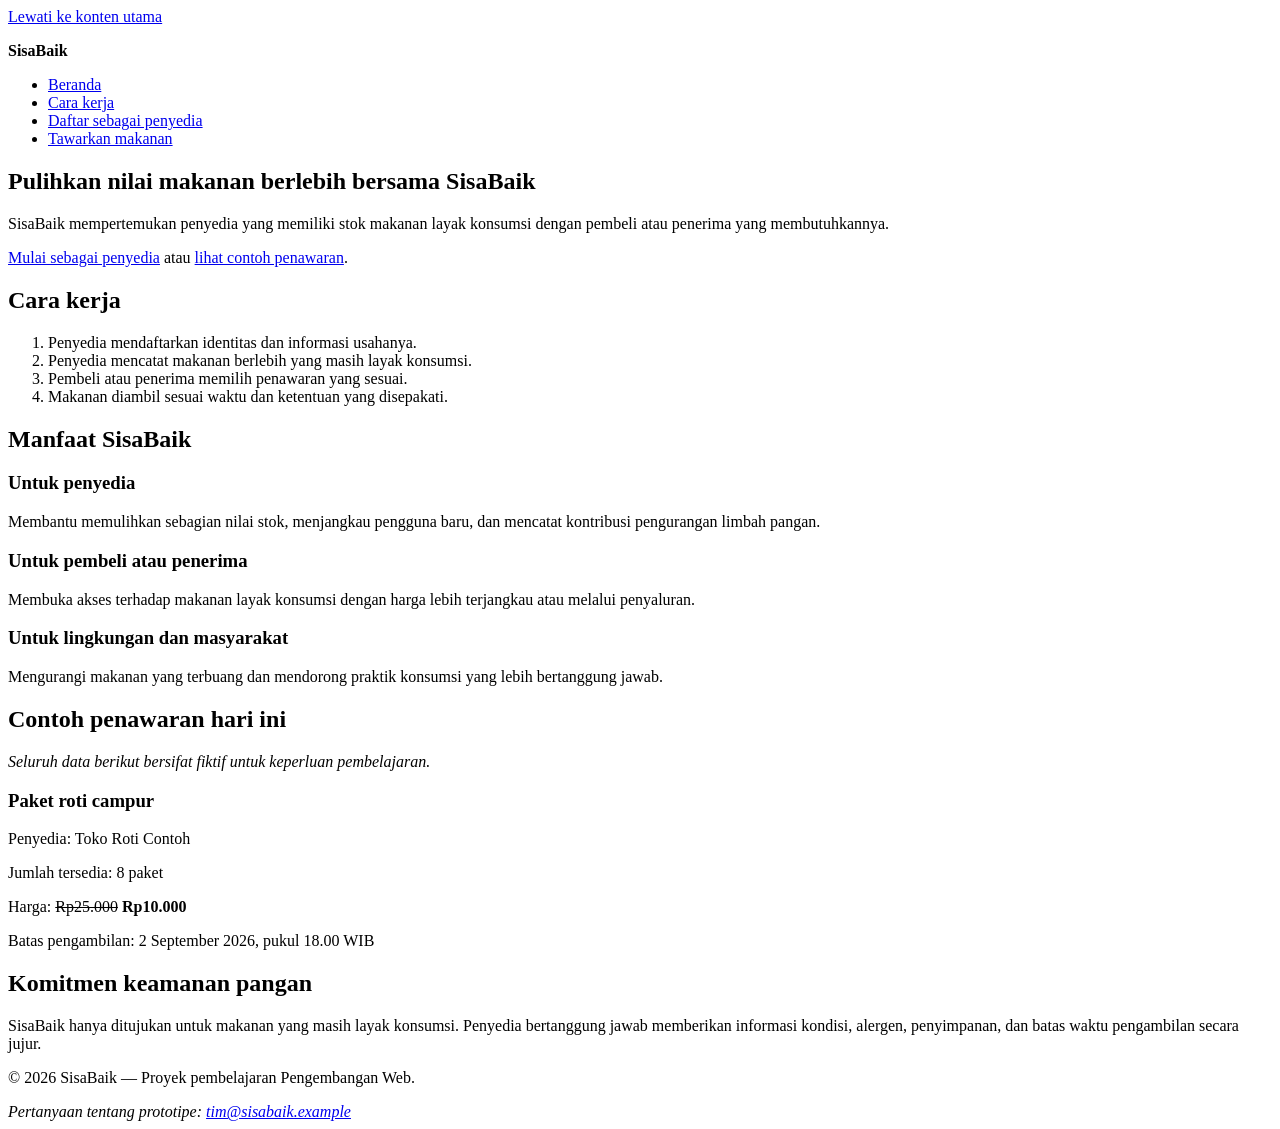
==== index.html @ cd30f276 "feat: add accessible surplus food offer form" ====
<!doctype html>
<html lang="id">
<head>
<meta charset="utf-8">
<meta name="viewport" content="width=device-width, initial-scale=1">
<meta
name="description"
content="SisaBaik membantu penyedia menawarkan makanan berlebih agar tetap bernilai, terjangkau, dan tidak
terbuang."
>
<title>Beranda | SisaBaik</title>
</head>
<body>
<a href="#konten-utama">Lewati ke konten utama</a>
<header>
<p><strong>SisaBaik</strong></p>
<nav aria-label="Navigasi utama">
<ul>
<li><a href="index.html" aria-current="page">Beranda</a></li>
<li><a href="#cara-kerja">Cara kerja</a></li>
<li><a href="daftar-penyedia.html">Daftar sebagai penyedia</a></li>
<li><a href="tawarkan-makanan.html">Tawarkan makanan</a></li>
</ul>
</nav>
</header>
<main id="konten-utama" tabindex="-1">
<section aria-labelledby="judul-utama">
<h1 id="judul-utama">Pulihkan nilai makanan berlebih bersama SisaBaik</h1>
<p>
SisaBaik mempertemukan penyedia yang memiliki stok makanan layak
konsumsi dengan pembeli atau penerima yang membutuhkannya.
</p>

<p>
<a href="daftar-penyedia.html">Mulai sebagai penyedia</a>
atau
<a href="#penawaran-contoh">lihat contoh penawaran</a>.
</p>
</section>
<section id="cara-kerja" aria-labelledby="judul-cara-kerja">
<h2 id="judul-cara-kerja">Cara kerja</h2>
<ol>
<li>Penyedia mendaftarkan identitas dan informasi usahanya.</li>
<li>Penyedia mencatat makanan berlebih yang masih layak konsumsi.</li>
<li>Pembeli atau penerima memilih penawaran yang sesuai.</li>
<li>Makanan diambil sesuai waktu dan ketentuan yang disepakati.</li>
</ol>
</section>
<section aria-labelledby="judul-manfaat">
<h2 id="judul-manfaat">Manfaat SisaBaik</h2>
<article>
<h3>Untuk penyedia</h3>
<p>
Membantu memulihkan sebagian nilai stok, menjangkau pengguna baru,
dan mencatat kontribusi pengurangan limbah pangan.
</p>
</article>
<article>
<h3>Untuk pembeli atau penerima</h3>
<p>
Membuka akses terhadap makanan layak konsumsi dengan harga lebih
terjangkau atau melalui penyaluran.

</p>
</article>
<article>
<h3>Untuk lingkungan dan masyarakat</h3>
<p>
Mengurangi makanan yang terbuang dan mendorong praktik konsumsi
yang lebih bertanggung jawab.
</p>
</article>
</section>
<section id="penawaran-contoh" aria-labelledby="judul-penawaran">
<h2 id="judul-penawaran">Contoh penawaran hari ini</h2>
<p><em>Seluruh data berikut bersifat fiktif untuk keperluan pembelajaran.</em></p>
<article>
<h3>Paket roti campur</h3>
<p>Penyedia: Toko Roti Contoh</p>
<p>Jumlah tersedia: <data value="8">8 paket</data></p>
<p>Harga: <del>Rp25.000</del> <strong>Rp10.000</strong></p>
<p>
Batas pengambilan:
<time datetime="2026-09-02T18:00:00+07:00">
2 September 2026, pukul 18.00 WIB
</time>
</p>
</article>
</section>
<section aria-labelledby="judul-keamanan">
<h2 id="judul-keamanan">Komitmen keamanan pangan</h2>
<p>
    SisaBaik hanya ditujukan untuk makanan yang masih layak konsumsi.
Penyedia bertanggung jawab memberikan informasi kondisi, alergen,
penyimpanan, dan batas waktu pengambilan secara jujur.
</p>
</section>
</main>
<footer>
<p>&copy; 2026 SisaBaik — Proyek pembelajaran Pengembangan Web.</p>
<address>
Pertanyaan tentang prototipe:
<a href="mailto:tim@sisabaik.example">tim@sisabaik.example</a>
</address>
</footer>
</body>
</html>
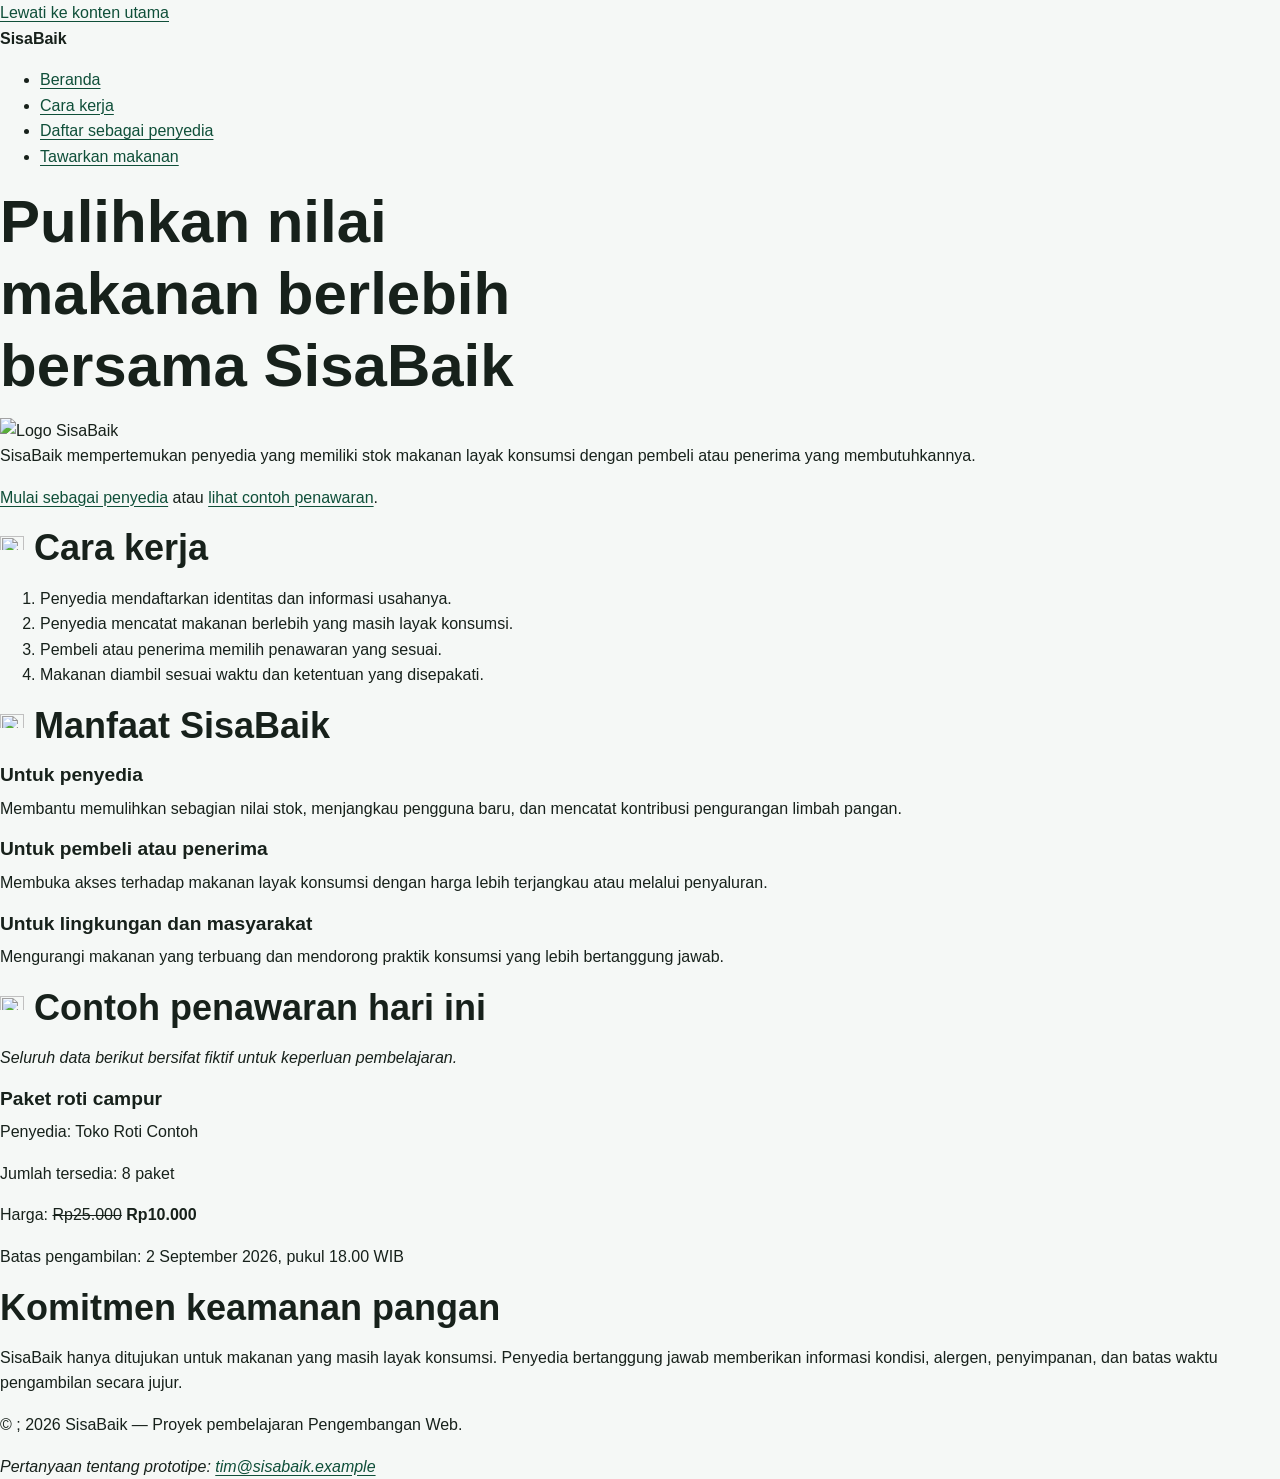
==== commit 97c233e8: "feat: add responsive SisaBaik visual system" ====
--- a/index.html
+++ b/index.html
@@ -9,6 +9,7 @@
 terbuang."
 >
 <title>Beranda | SisaBaik</title>
+<link rel="stylesheet" href="styles.css">
 </head>
 <body>
 <a href="#konten-utama">Lewati ke konten utama</a>
@@ -26,6 +27,7 @@
 <main id="konten-utama" tabindex="-1">
 <section aria-labelledby="judul-utama">
 <h1 id="judul-utama">Pulihkan nilai makanan berlebih bersama SisaBaik</h1>
+<img src="images.jpg" alt="Logo SisaBaik" width="200" height="100">
 <p>
 SisaBaik mempertemukan penyedia yang memiliki stok makanan layak
 konsumsi dengan pembeli atau penerima yang membutuhkannya.
@@ -38,7 +40,9 @@
 </p>
 </section>
 <section id="cara-kerja" aria-labelledby="judul-cara-kerja">
-<h2 id="judul-cara-kerja">Cara kerja</h2>
+<h2 id="judul-cara-kerja">
+    <img src="icons/icon2.svg" alt="" width="24" height="24">
+    Cara kerja</h2>
 <ol>
 <li>Penyedia mendaftarkan identitas dan informasi usahanya.</li>
 <li>Penyedia mencatat makanan berlebih yang masih layak konsumsi.</li>
@@ -47,7 +51,9 @@
 </ol>
 </section>
 <section aria-labelledby="judul-manfaat">
-<h2 id="judul-manfaat">Manfaat SisaBaik</h2>
+<h2 id="judul-manfaat">
+    <img src="icons/icon1.svg" alt="" width="24" height="24">
+    Manfaat SisaBaik</h2>
 <article>
 <h3>Untuk penyedia</h3>
 <p>
@@ -72,7 +78,9 @@
 </article>
 </section>
 <section id="penawaran-contoh" aria-labelledby="judul-penawaran">
-<h2 id="judul-penawaran">Contoh penawaran hari ini</h2>
+<h2 id="judul-penawaran">
+    <img src="icons/icon3.svg" alt="" width="24" height="24">
+    Contoh penawaran hari ini</h2>
 <p><em>Seluruh data berikut bersifat fiktif untuk keperluan pembelajaran.</em></p>
 <article>
 <h3>Paket roti campur</h3>
@@ -97,7 +105,7 @@
 </section>
 </main>
 <footer>
-<p>&copy; 2026 SisaBaik — Proyek pembelajaran Pengembangan Web.</p>
+<p>&copy ; 2026 SisaBaik — Proyek pembelajaran Pengembangan Web.</p>
 <address>
 Pertanyaan tentang prototipe:
 <a href="mailto:tim@sisabaik.example">tim@sisabaik.example</a>
--- a/styles.css
+++ b/styles.css
@@ -0,0 +1,366 @@
+:root {
+--color-primary: #176b4d;
+--color-primary-dark: #0f4f39;
+--color-primary-soft: #e8f5ef;
+--color-accent: #f2b84b;
+--color-text: #17211b;
+--color-muted: #52615a;
+--color-surface: #ffffff;
+--color-background: #f5f8f6;
+--color-border: #cbd8d1;
+--color-danger: #a52a2a;
+--shadow-card: 0 0.5rem 1.5rem rgb(23 33 27 / 10%);
+--radius-small: 0.5rem;
+--radius-medium: 0.9rem;
+--radius-large: 1.4rem;
+--content-width: 72rem;
+}
+*,
+*::before,
+*::after {
+box-sizing: border-box;
+}
+html {
+scroll-behavior: smooth;
+}
+body {
+margin: 0;
+background: var(--color-background);
+color: var(--color-text);
+font-family: Arial, Helvetica, sans-serif;
+font-size: 1rem;
+line-height: 1.6;
+}
+h1,
+h2,
+h3,
+p {
+margin-block-start: 0;
+}
+h1,
+h2,
+h3 {
+line-height: 1.2;
+}
+h1 {
+max-width: 18ch;
+margin-block-end: 1rem;
+font-size: clamp(2rem, 7vw, 3.75rem);
+}
+h2 {
+margin-block-end: 1rem;
+font-size: clamp(1.5rem, 4vw, 2.25rem);
+}
+h3 {
+margin-block-end: 0.6rem;
+font-size: 1.2rem;
+}
+a {
+color: var(--color-primary-dark);
+text-underline-offset: 0.2em;
+}
+a:hover {
+    text-decoration-thickness: 0.18em;
+}
+:focus-visible {
+outline: 0.2rem solid var(--color-accent);
+outline-offset: 0.2rem;
+}
+.skip-link {
+position: absolute;
+inset-block-start: 0.5rem;
+inset-inline-start: 0.5rem;
+z-index: 100;
+padding: 0.7rem 1rem;
+border-radius: var(--radius-small);
+background: var(--color-text);
+color: var(--color-surface);
+transform: translateY(-180%);
+}
+.skip-link:focus {
+transform: translateY(0);
+}
+.container {
+width: min(100% - 2rem, var(--content-width));
+margin-inline: auto;
+}
+.site-header {
+background: var(--color-surface);
+border-block-end: 0.0625rem solid var(--color-border);
+}
+.header-layout {
+display: flex;
+flex-direction: column;
+gap: 0.75rem;
+padding-block: 1rem;
+}
+.brand {
+margin: 0;
+color: var(--color-primary-dark);
+font-size: 1.4rem;
+font-weight: 700;
+}
+.nav-list {
+display: flex;
+flex-wrap: wrap;
+gap: 0.5rem 1rem;
+margin: 0;
+padding: 0;
+list-style: none;
+}
+.nav-list a {
+display: inline-block;
+padding-block: 0.35rem;
+font-weight: 700;
+}
+.nav-list a[aria-current="page"] {
+color: var(--color-primary);
+text-decoration-thickness: 0.2em;
+}
+.hero {
+padding-block: clamp(3rem, 10vw, 7rem);
+background:
+linear-gradient(135deg, rgb(232 245 239 / 95%), rgb(255 255 255 / 92%));
+}
+.hero-layout {
+display: grid;
+gap: 2rem;
+align-items: center;
+}
+.eyebrow {
+margin-block-end: 0.5rem;
+color: var(--color-primary-dark);
+font-weight: 700;
+letter-spacing: 0.05em;
+text-transform: uppercase;
+}
+.lead {
+max-width: 62ch;
+color: var(--color-muted);
+font-size: 1.1rem;
+}
+.hero-panel {
+padding: 1.5rem;
+border: 0.0625rem solid var(--color-border);
+border-radius: var(--radius-large);
+background: var(--color-surface);
+box-shadow: var(--shadow-card);
+}
+.hero-panel strong {
+display: block;
+color: var(--color-primary-dark);
+font-size: 2rem;
+}
+.button-group,
+.form-actions {
+display: flex;
+flex-wrap: wrap;
+gap: 0.75rem;
+align-items: center;
+}
+.button {
+display: inline-block;
+padding: 0.75rem 1rem;
+border: 0.125rem solid var(--color-primary);
+border-radius: var(--radius-small);
+background: var(--color-primary);
+color: var(--color-surface);
+font: inherit;
+font-weight: 700;
+line-height: 1.2;
+text-decoration: none;
+cursor: pointer;
+}
+.button:hover {
+background: var(--color-primary-dark);
+border-color: var(--color-primary-dark);
+}
+.button-secondary {
+background: transparent;
+color: var(--color-primary-dark);
+}
+.section {
+padding-block: clamp(2.5rem, 7vw, 5rem);
+}
+.section-alt {
+background: var(--color-surface);
+}
+.section-intro {
+max-width: 65ch;
+color: var(--color-muted);
+}
+.steps-grid,
+.benefit-grid,
+.offer-grid {
+display: grid;
+grid-template-columns: 1fr;
+gap: 1rem;
+}
+.card {
+padding: 1.25rem;
+border: 0.0625rem solid var(--color-border);
+border-radius: var(--radius-medium);
+background: var(--color-surface);
+box-shadow: var(--shadow-card);
+}
+.step-number {
+display: inline-grid;
+width: 2.25rem;
+height: 2.25rem;
+margin-block-end: 0.75rem;
+place-items: center;
+border-radius: 50%;
+background: var(--color-primary-soft);
+color: var(--color-primary-dark);
+font-weight: 700;
+}
+.offer-card {
+display: flex;
+flex-direction: column;
+overflow: hidden;
+border: 0.0625rem solid var(--color-border);
+border-radius: var(--radius-medium);
+background: var(--color-surface);
+box-shadow: var(--shadow-card);
+}
+.offer-card__visual {
+min-height: 8rem;
+background: linear-gradient(135deg, var(--color-primary), var(--color-primary-dark));
+}
+.offer-card__content {
+display: flex;
+flex: 1;
+flex-direction: column;
+padding: 1.25rem;
+}
+.offer-card__meta {
+color: var(--color-muted);
+}
+.offer-card__price {
+margin-block-start: auto;
+font-size: 1.15rem;
+}
+.badge {
+display: inline-block;
+width: fit-content;
+margin-block-end: 0.75rem;
+padding: 0.25rem 0.6rem;
+border-radius: 999px;
+background: var(--color-primary-soft);
+color: var(--color-primary-dark);
+font-size: 0.85rem;
+font-weight: 700;
+}
+.notice {
+padding: 1rem;
+border-inline-start: 0.3rem solid var(--color-primary);
+border-radius: var(--radius-small);
+background: var(--color-primary-soft);
+}
+.page-heading {
+padding-block: clamp(2.5rem, 7vw, 5rem) 2rem;
+}
+.form-card {
+max-width: 56rem;
+margin-block-end: 3rem;
+padding: clamp(1rem, 4vw, 2rem);
+border: 0.0625rem solid var(--color-border);
+border-radius: var(--radius-large);
+background: var(--color-surface);
+box-shadow: var(--shadow-card);
+}
+.form-section {
+margin: 0 0 1.5rem;
+padding: 1.25rem;
+border: 0.0625rem solid var(--color-border);
+border-radius: var(--radius-medium);
+}
+.form-section legend {
+padding-inline: 0.4rem;
+color: var(--color-primary-dark);
+font-size: 1.1rem;
+font-weight: 700;
+}
+label {
+display: inline-block;
+margin-block-end: 0.35rem;
+font-weight: 700;
+}
+input,
+select,
+textarea {
+width: 100%;
+padding: 0.7rem 0.75rem;
+border: 0.0625rem solid #809087;
+border-radius: var(--radius-small);
+background: var(--color-surface);
+color: var(--color-text);
+font: inherit;
+}
+textarea {
+resize: vertical;
+}
+input:focus,
+select:focus,
+textarea:focus {
+border-color: var(--color-primary-dark);
+}
+input[type="checkbox"],
+input[type="radio"] {
+width: 1.1rem;
+height: 1.1rem;
+margin: 0.2rem 0 0;
+accent-color: var(--color-primary);
+}
+.required-note {
+color: var(--color-muted);
+}
+.site-footer {
+padding-block: 2rem;
+background: var(--color-primary-dark);
+color: var(--color-surface);
+}
+.site-footer a {
+color: var(--color-surface);
+}
+.footer-layout {
+display: flex;
+flex-direction: column;
+gap: 0.5rem;
+}
+.footer-layout p,
+.footer-layout address {
+margin: 0;
+}
+@media (min-width: 48rem) {
+.header-layout {
+flex-direction: row;
+justify-content: space-between;
+align-items: center;
+}
+.hero-layout {
+grid-template-columns: minmax(0, 1.5fr) minmax(15rem, 0.7fr);
+}
+.steps-grid,
+.benefit-grid {
+grid-template-columns: repeat(3, minmax(0, 1fr));
+}
+.offer-grid {
+grid-template-columns: repeat(2, minmax(0, 1fr));
+}
+.footer-layout {
+flex-direction: row;
+justify-content: space-between;
+align-items: center;
+}
+}
+@media (min-width: 68rem) {
+.offer-grid {
+grid-template-columns: repeat(3, minmax(0, 1fr));
+}
+}
+@media (prefers-reduced-motion: reduce) {
+html {
+scroll-behavior: auto;
+}
+}
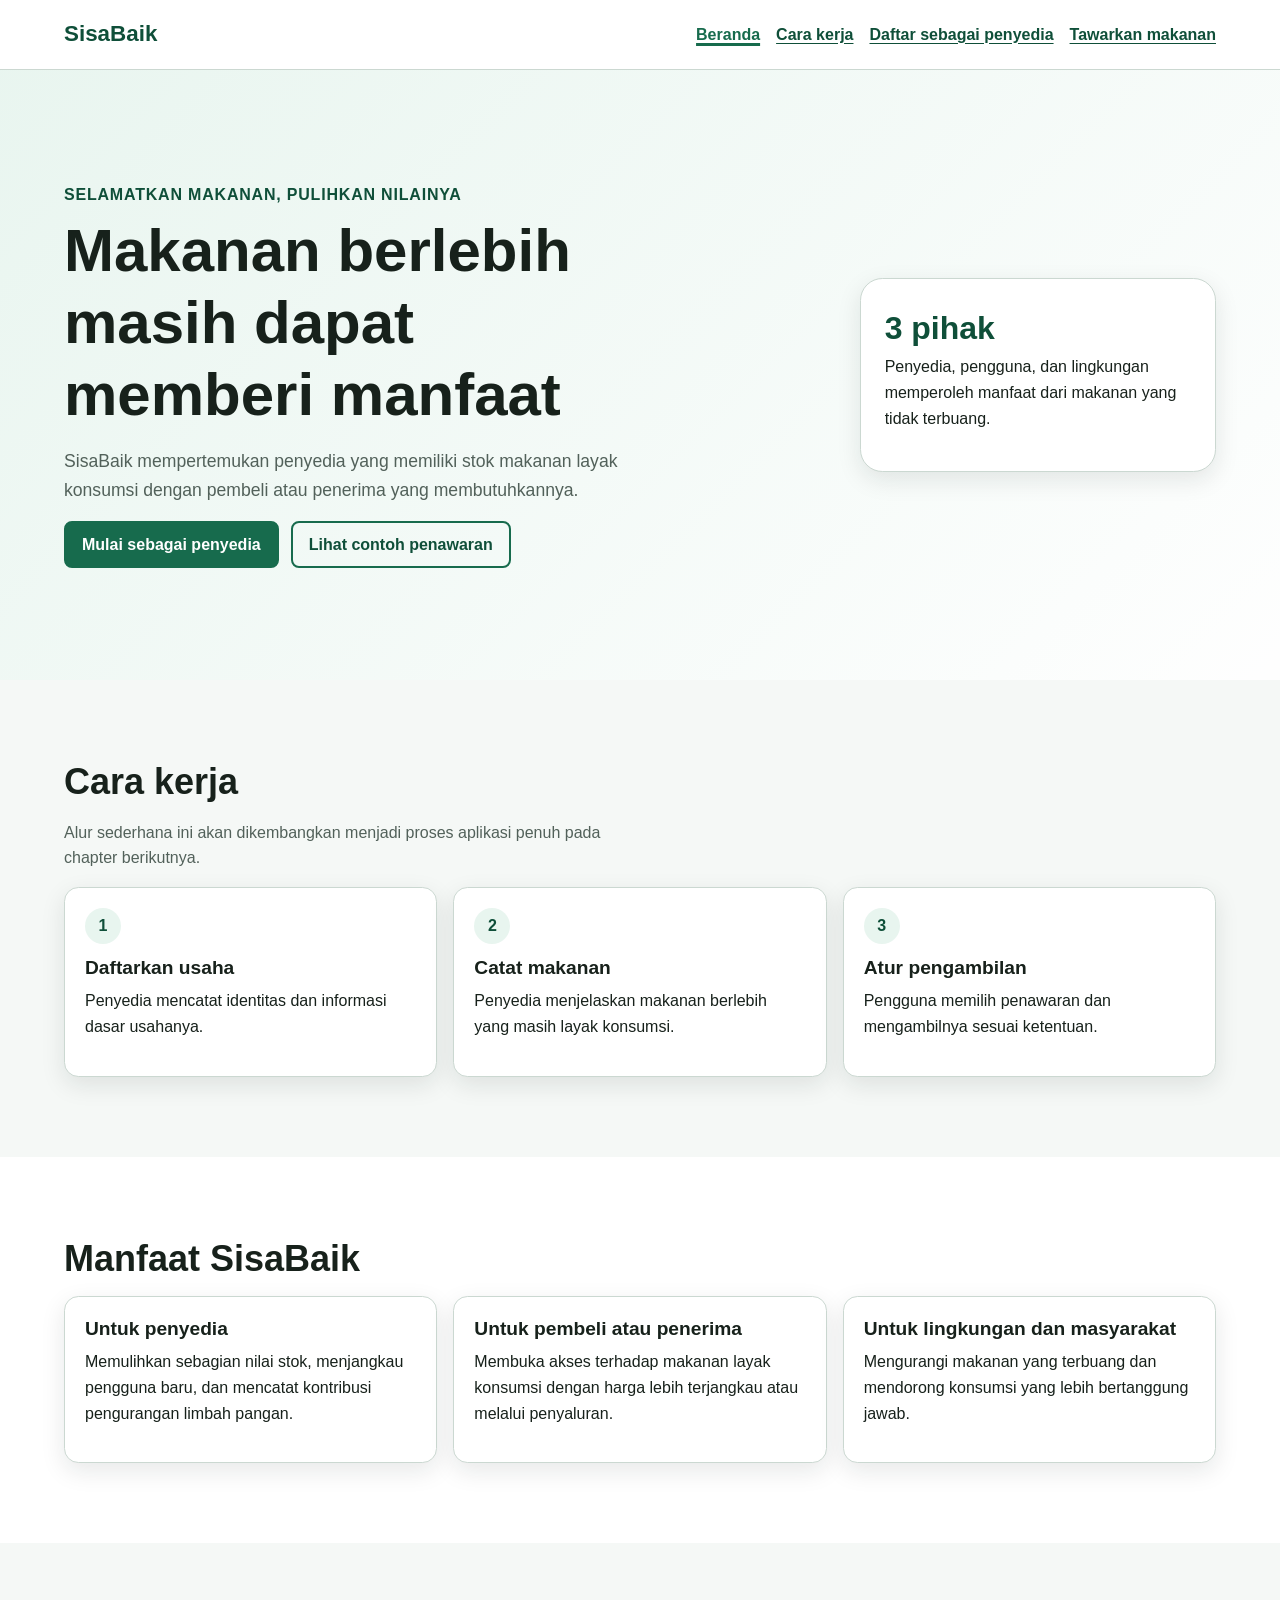
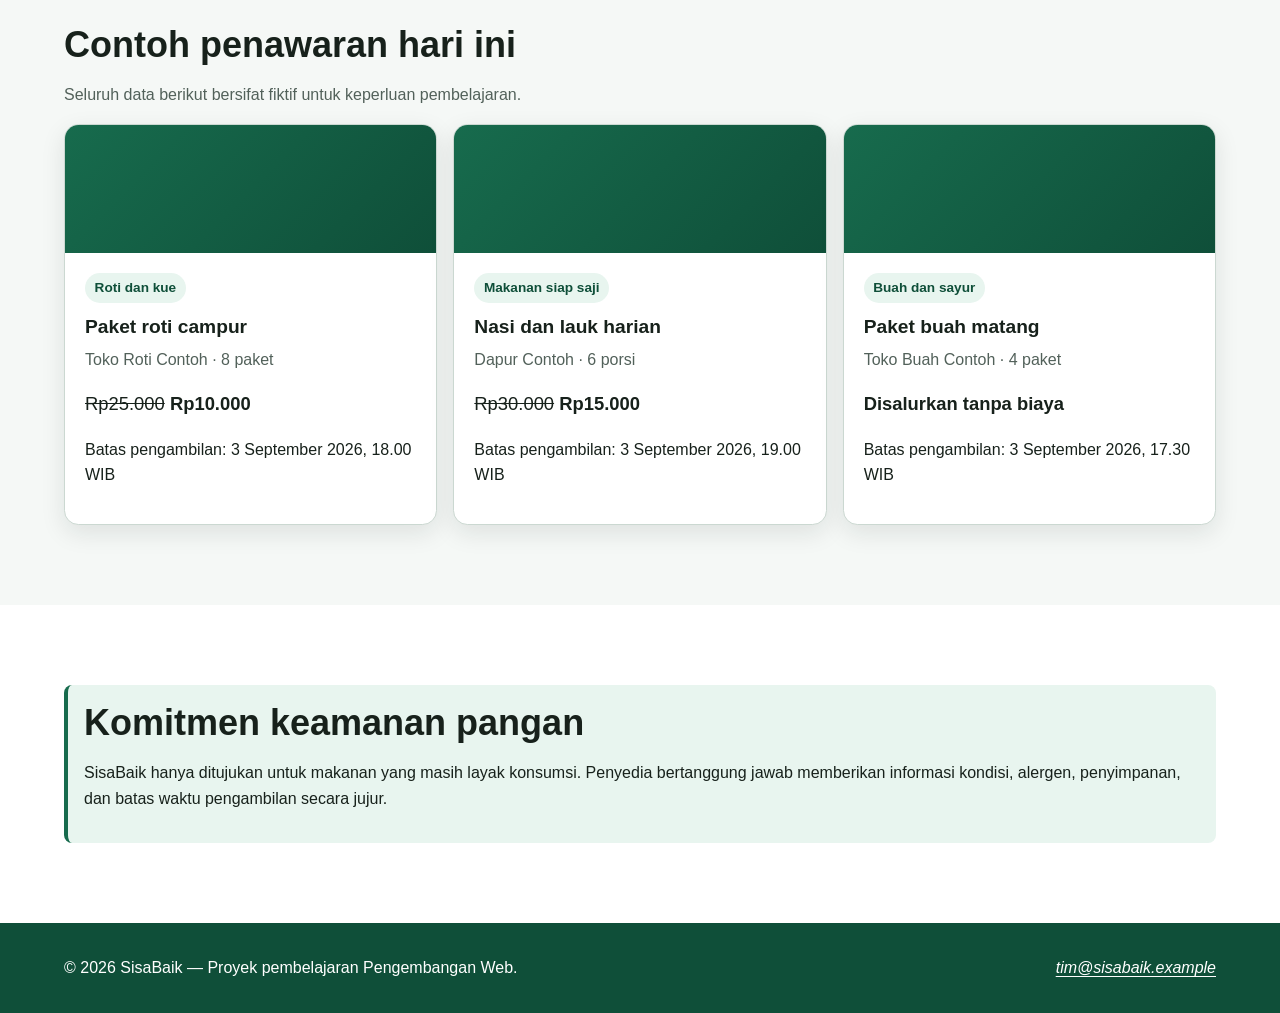
==== commit 9bd9c258: "style: apply responsive layout to SisaBaik pages" ====
--- a/index.html
+++ b/index.html
@@ -3,113 +3,146 @@
 <head>
 <meta charset="utf-8">
 <meta name="viewport" content="width=device-width, initial-scale=1">
-<meta
-name="description"
-content="SisaBaik membantu penyedia menawarkan makanan berlebih agar tetap bernilai, terjangkau, dan tidak
-terbuang."
->
+<meta name="description" content="SisaBaik membantu penyedia menawarkan makanan berlebih agar tetap bernilai,
+terjangkau, dan tidak terbuang.">
 <title>Beranda | SisaBaik</title>
 <link rel="stylesheet" href="styles.css">
 </head>
 <body>
-<a href="#konten-utama">Lewati ke konten utama</a>
-<header>
-<p><strong>SisaBaik</strong></p>
+<a class="skip-link" href="#konten-utama">Lewati ke konten utama</a>
+<header class="site-header">
+<div class="container header-layout">
+<p class="brand">SisaBaik</p>
 <nav aria-label="Navigasi utama">
-<ul>
+<ul class="nav-list">
 <li><a href="index.html" aria-current="page">Beranda</a></li>
 <li><a href="#cara-kerja">Cara kerja</a></li>
 <li><a href="daftar-penyedia.html">Daftar sebagai penyedia</a></li>
 <li><a href="tawarkan-makanan.html">Tawarkan makanan</a></li>
 </ul>
 </nav>
+</div>
 </header>
 <main id="konten-utama" tabindex="-1">
-<section aria-labelledby="judul-utama">
-<h1 id="judul-utama">Pulihkan nilai makanan berlebih bersama SisaBaik</h1>
-<img src="images.jpg" alt="Logo SisaBaik" width="200" height="100">
-<p>
-SisaBaik mempertemukan penyedia yang memiliki stok makanan layak
-konsumsi dengan pembeli atau penerima yang membutuhkannya.
-</p>
-
-<p>
-<a href="daftar-penyedia.html">Mulai sebagai penyedia</a>
-atau
-<a href="#penawaran-contoh">lihat contoh penawaran</a>.
-</p>
+<section class="hero" aria-labelledby="judul-utama">
+<div class="container hero-layout">
+<div>
+<p class="eyebrow">Selamatkan makanan, pulihkan nilainya</p>
+<h1 id="judul-utama">Makanan berlebih masih dapat memberi manfaat</h1>
+<p class="lead">SisaBaik mempertemukan penyedia yang memiliki stok makanan layak konsumsi dengan pembeli
+atau penerima yang membutuhkannya.</p>
+<div class="button-group">
+<a class="button" href="daftar-penyedia.html">Mulai sebagai penyedia</a>
+<a class="button button-secondary" href="#penawaran-contoh">Lihat contoh penawaran</a>
+</div>
+</div>
+<aside class="hero-panel" aria-label="Ringkasan manfaat SisaBaik">
+<strong>3 pihak</strong>
+<p>Penyedia, pengguna, dan lingkungan memperoleh manfaat dari makanan yang tidak terbuang.</p>
+</aside>
+</div>
 </section>
-<section id="cara-kerja" aria-labelledby="judul-cara-kerja">
-<h2 id="judul-cara-kerja">
-    <img src="icons/icon2.svg" alt="" width="24" height="24">
-    Cara kerja</h2>
-<ol>
-<li>Penyedia mendaftarkan identitas dan informasi usahanya.</li>
-<li>Penyedia mencatat makanan berlebih yang masih layak konsumsi.</li>
-<li>Pembeli atau penerima memilih penawaran yang sesuai.</li>
-<li>Makanan diambil sesuai waktu dan ketentuan yang disepakati.</li>
-</ol>
+<section class="section" id="cara-kerja" aria-labelledby="judul-cara-kerja">
+<div class="container">
+<h2 id="judul-cara-kerja">Cara kerja</h2>
+<p class="section-intro">Alur sederhana ini akan dikembangkan menjadi proses aplikasi penuh pada chapter
+berikutnya.</p>
+<div class="steps-grid">
+<article class="card">
+<span class="step-number" aria-hidden="true">1</span>
+<h3>Daftarkan usaha</h3>
+<p>Penyedia mencatat identitas dan informasi dasar usahanya.</p>
+</article>
+<article class="card">
+<span class="step-number" aria-hidden="true">2</span>
+<h3>Catat makanan</h3>
+<p>Penyedia menjelaskan makanan berlebih yang masih layak konsumsi.</p>
+</article>
+<article class="card">
+<span class="step-number" aria-hidden="true">3</span>
+<h3>Atur pengambilan</h3>
+<p>Pengguna memilih penawaran dan mengambilnya sesuai ketentuan.</p>
+</article>
+</div>
+</div>
 </section>
-<section aria-labelledby="judul-manfaat">
-<h2 id="judul-manfaat">
-    <img src="icons/icon1.svg" alt="" width="24" height="24">
-    Manfaat SisaBaik</h2>
-<article>
+<section class="section section-alt" aria-labelledby="judul-manfaat">
+<div class="container">
+<h2 id="judul-manfaat">Manfaat SisaBaik</h2>
+<div class="benefit-grid">
+<article class="card">
 <h3>Untuk penyedia</h3>
-<p>
-Membantu memulihkan sebagian nilai stok, menjangkau pengguna baru,
-dan mencatat kontribusi pengurangan limbah pangan.
-</p>
+<p>Memulihkan sebagian nilai stok, menjangkau pengguna baru, dan mencatat kontribusi pengurangan limbah
+pangan.</p>
 </article>
-<article>
+<article class="card">
 <h3>Untuk pembeli atau penerima</h3>
-<p>
-Membuka akses terhadap makanan layak konsumsi dengan harga lebih
-terjangkau atau melalui penyaluran.
-
-</p>
+<p>Membuka akses terhadap makanan layak konsumsi dengan harga lebih terjangkau atau melalui
+penyaluran.</p>
 </article>
-<article>
+<article class="card">
 <h3>Untuk lingkungan dan masyarakat</h3>
-<p>
-Mengurangi makanan yang terbuang dan mendorong praktik konsumsi
-yang lebih bertanggung jawab.
-</p>
+<p>Mengurangi makanan yang terbuang dan mendorong konsumsi yang lebih bertanggung jawab.</p>
 </article>
+</div>
+</div>
 </section>
-<section id="penawaran-contoh" aria-labelledby="judul-penawaran">
-<h2 id="judul-penawaran">
-    <img src="icons/icon3.svg" alt="" width="24" height="24">
-    Contoh penawaran hari ini</h2>
-<p><em>Seluruh data berikut bersifat fiktif untuk keperluan pembelajaran.</em></p>
-<article>
+<section class="section" id="penawaran-contoh" aria-labelledby="judul-penawaran">
+<div class="container">
+<h2 id="judul-penawaran">Contoh penawaran hari ini</h2>
+<p class="section-intro">Seluruh data berikut bersifat fiktif untuk keperluan pembelajaran.</p>
+<div class="offer-grid">
+<article class="offer-card">
+<div class="offer-card__visual" aria-hidden="true"></div>
+<div class="offer-card__content">
+<span class="badge">Roti dan kue</span>
 <h3>Paket roti campur</h3>
-<p>Penyedia: Toko Roti Contoh</p>
-<p>Jumlah tersedia: <data value="8">8 paket</data></p>
-<p>Harga: <del>Rp25.000</del> <strong>Rp10.000</strong></p>
-<p>
-Batas pengambilan:
-<time datetime="2026-09-02T18:00:00+07:00">
-2 September 2026, pukul 18.00 WIB
-</time>
-</p>
+<p class="offer-card__meta">Toko Roti Contoh · <data value="8">8 paket</data></p>
+<p class="offer-card__price"><del>Rp25.000</del> <strong>Rp10.000</strong></p>
+<p>Batas pengambilan: <time datetime="2026-09-03T18:00:00+07:00">3 September 2026, 18.00
+WIB</time></p>
+</div>
 </article>
+<article class="offer-card">
+<div class="offer-card__visual" aria-hidden="true"></div>
+<div class="offer-card__content">
+<span class="badge">Makanan siap saji</span>
+<h3>Nasi dan lauk harian</h3>
+<p class="offer-card__meta">Dapur Contoh · <data value="6">6 porsi</data></p>
+<p class="offer-card__price"><del>Rp30.000</del> <strong>Rp15.000</strong></p>
+<p>Batas pengambilan: <time datetime="2026-09-03T19:00:00+07:00">3 September 2026, 19.00
+WIB</time></p>
+</div>
+</article>
+<article class="offer-card">
+<div class="offer-card__visual" aria-hidden="true"></div>
+<div class="offer-card__content">
+<span class="badge">Buah dan sayur</span>
+<h3>Paket buah matang</h3>
+<p class="offer-card__meta">Toko Buah Contoh · <data value="4">4 paket</data></p>
+<p class="offer-card__price"><strong>Disalurkan tanpa biaya</strong></p>
+<p>Batas pengambilan: <time datetime="2026-09-03T17:30:00+07:00">3 September 2026, 17.30
+WIB</time></p>
+</div>
+</article>
+</div>
+</div>
 </section>
-<section aria-labelledby="judul-keamanan">
+<section class="section section-alt" aria-labelledby="judul-keamanan">
+<div class="container">
+<div class="notice">
 <h2 id="judul-keamanan">Komitmen keamanan pangan</h2>
-<p>
-    SisaBaik hanya ditujukan untuk makanan yang masih layak konsumsi.
-Penyedia bertanggung jawab memberikan informasi kondisi, alergen,
-penyimpanan, dan batas waktu pengambilan secara jujur.
-</p>
+<p>SisaBaik hanya ditujukan untuk makanan yang masih layak konsumsi. Penyedia bertanggung jawab memberikan
+informasi kondisi, alergen, penyimpanan, dan batas waktu pengambilan secara jujur.</p>
+</div>
+</div>
 </section>
 </main>
-<footer>
-<p>&copy ; 2026 SisaBaik — Proyek pembelajaran Pengembangan Web.</p>
-<address>
-Pertanyaan tentang prototipe:
-<a href="mailto:tim@sisabaik.example">tim@sisabaik.example</a>
-</address>
+<footer class="site-footer">
+<div class="container footer-layout">
+<p>&copy; 2026 SisaBaik — Proyek pembelajaran Pengembangan Web.</p>
+<address><a href="mailto:tim@sisabaik.example">tim@sisabaik.example</a></address>
+</div>
 </footer>
 </body>
 </html>
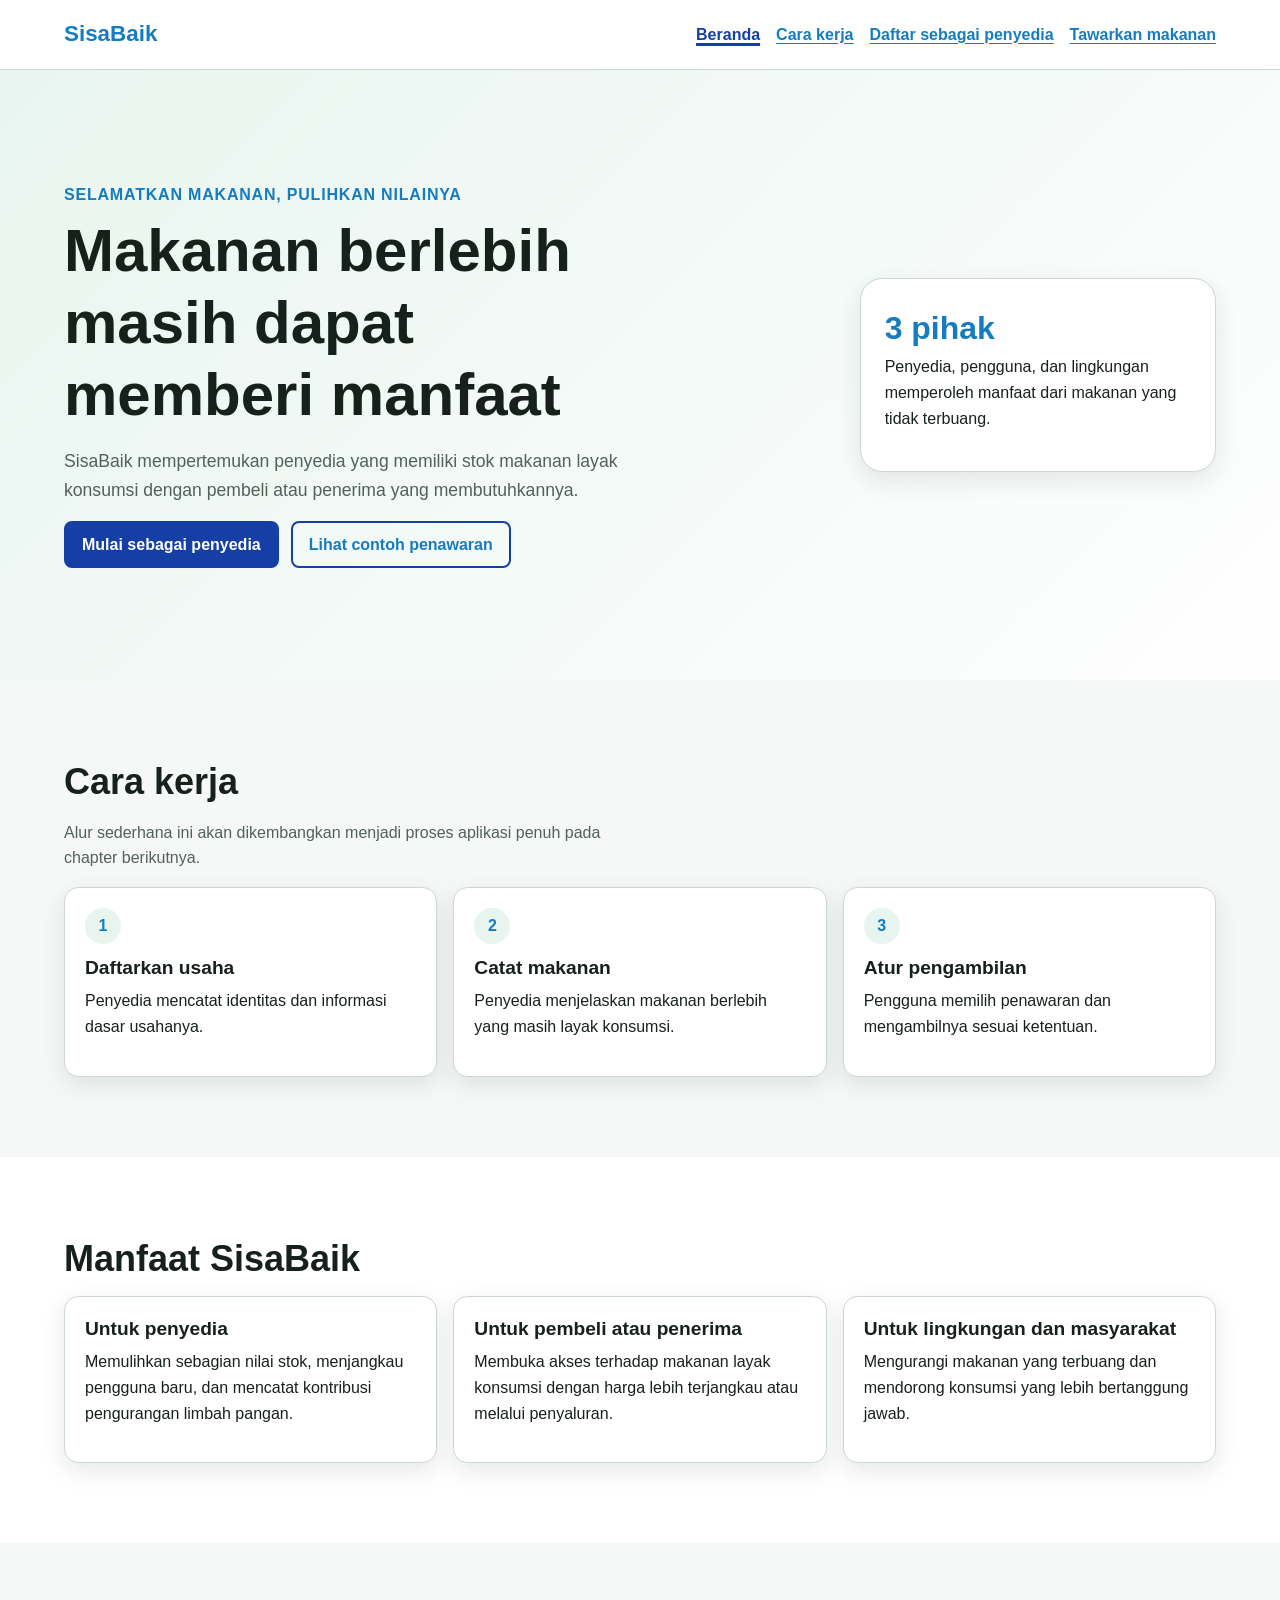
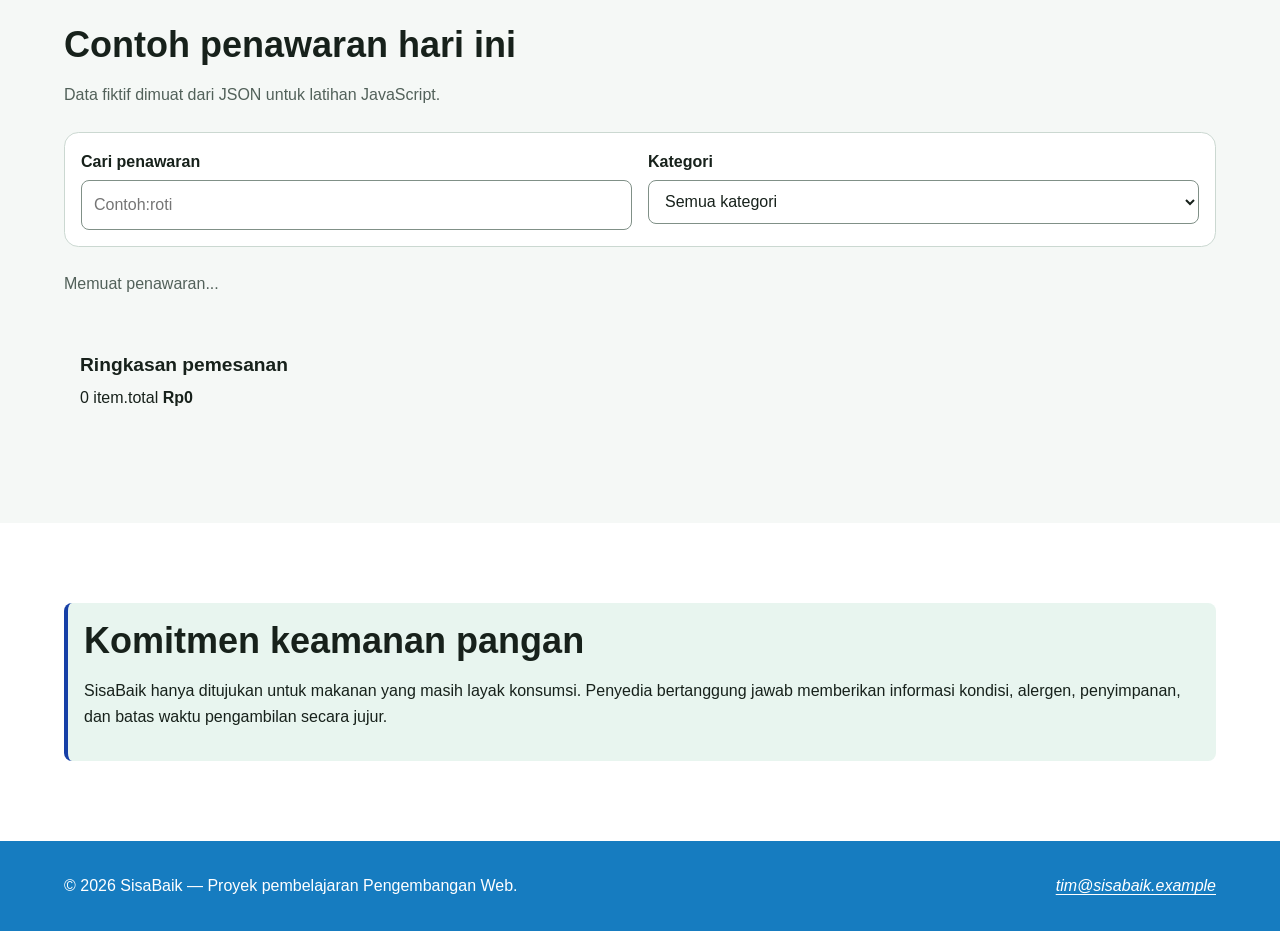
==== commit da3608ed: "feat: add JSON-powered offer catalog" ====
--- a/index.html
+++ b/index.html
@@ -1,148 +1,140 @@
 <!doctype html>
 <html lang="id">
-<head>
-<meta charset="utf-8">
-<meta name="viewport" content="width=device-width, initial-scale=1">
-<meta name="description" content="SisaBaik membantu penyedia menawarkan makanan berlebih agar tetap bernilai,
-terjangkau, dan tidak terbuang.">
-<title>Beranda | SisaBaik</title>
-<link rel="stylesheet" href="styles.css">
-</head>
-<body>
-<a class="skip-link" href="#konten-utama">Lewati ke konten utama</a>
-<header class="site-header">
-<div class="container header-layout">
-<p class="brand">SisaBaik</p>
-<nav aria-label="Navigasi utama">
-<ul class="nav-list">
-<li><a href="index.html" aria-current="page">Beranda</a></li>
-<li><a href="#cara-kerja">Cara kerja</a></li>
-<li><a href="daftar-penyedia.html">Daftar sebagai penyedia</a></li>
-<li><a href="tawarkan-makanan.html">Tawarkan makanan</a></li>
-</ul>
-</nav>
-</div>
-</header>
-<main id="konten-utama" tabindex="-1">
-<section class="hero" aria-labelledby="judul-utama">
-<div class="container hero-layout">
-<div>
-<p class="eyebrow">Selamatkan makanan, pulihkan nilainya</p>
-<h1 id="judul-utama">Makanan berlebih masih dapat memberi manfaat</h1>
-<p class="lead">SisaBaik mempertemukan penyedia yang memiliki stok makanan layak konsumsi dengan pembeli
-atau penerima yang membutuhkannya.</p>
-<div class="button-group">
-<a class="button" href="daftar-penyedia.html">Mulai sebagai penyedia</a>
-<a class="button button-secondary" href="#penawaran-contoh">Lihat contoh penawaran</a>
-</div>
-</div>
-<aside class="hero-panel" aria-label="Ringkasan manfaat SisaBaik">
-<strong>3 pihak</strong>
-<p>Penyedia, pengguna, dan lingkungan memperoleh manfaat dari makanan yang tidak terbuang.</p>
-</aside>
-</div>
-</section>
-<section class="section" id="cara-kerja" aria-labelledby="judul-cara-kerja">
-<div class="container">
-<h2 id="judul-cara-kerja">Cara kerja</h2>
-<p class="section-intro">Alur sederhana ini akan dikembangkan menjadi proses aplikasi penuh pada chapter
-berikutnya.</p>
-<div class="steps-grid">
-<article class="card">
-<span class="step-number" aria-hidden="true">1</span>
-<h3>Daftarkan usaha</h3>
-<p>Penyedia mencatat identitas dan informasi dasar usahanya.</p>
-</article>
-<article class="card">
-<span class="step-number" aria-hidden="true">2</span>
-<h3>Catat makanan</h3>
-<p>Penyedia menjelaskan makanan berlebih yang masih layak konsumsi.</p>
-</article>
-<article class="card">
-<span class="step-number" aria-hidden="true">3</span>
-<h3>Atur pengambilan</h3>
-<p>Pengguna memilih penawaran dan mengambilnya sesuai ketentuan.</p>
-</article>
-</div>
-</div>
-</section>
-<section class="section section-alt" aria-labelledby="judul-manfaat">
-<div class="container">
-<h2 id="judul-manfaat">Manfaat SisaBaik</h2>
-<div class="benefit-grid">
-<article class="card">
-<h3>Untuk penyedia</h3>
-<p>Memulihkan sebagian nilai stok, menjangkau pengguna baru, dan mencatat kontribusi pengurangan limbah
-pangan.</p>
-</article>
-<article class="card">
-<h3>Untuk pembeli atau penerima</h3>
-<p>Membuka akses terhadap makanan layak konsumsi dengan harga lebih terjangkau atau melalui
-penyaluran.</p>
-</article>
-<article class="card">
-<h3>Untuk lingkungan dan masyarakat</h3>
-<p>Mengurangi makanan yang terbuang dan mendorong konsumsi yang lebih bertanggung jawab.</p>
-</article>
-</div>
-</div>
-</section>
-<section class="section" id="penawaran-contoh" aria-labelledby="judul-penawaran">
-<div class="container">
-<h2 id="judul-penawaran">Contoh penawaran hari ini</h2>
-<p class="section-intro">Seluruh data berikut bersifat fiktif untuk keperluan pembelajaran.</p>
-<div class="offer-grid">
-<article class="offer-card">
-<div class="offer-card__visual" aria-hidden="true"></div>
-<div class="offer-card__content">
-<span class="badge">Roti dan kue</span>
-<h3>Paket roti campur</h3>
-<p class="offer-card__meta">Toko Roti Contoh · <data value="8">8 paket</data></p>
-<p class="offer-card__price"><del>Rp25.000</del> <strong>Rp10.000</strong></p>
-<p>Batas pengambilan: <time datetime="2026-09-03T18:00:00+07:00">3 September 2026, 18.00
-WIB</time></p>
-</div>
-</article>
-<article class="offer-card">
-<div class="offer-card__visual" aria-hidden="true"></div>
-<div class="offer-card__content">
-<span class="badge">Makanan siap saji</span>
-<h3>Nasi dan lauk harian</h3>
-<p class="offer-card__meta">Dapur Contoh · <data value="6">6 porsi</data></p>
-<p class="offer-card__price"><del>Rp30.000</del> <strong>Rp15.000</strong></p>
-<p>Batas pengambilan: <time datetime="2026-09-03T19:00:00+07:00">3 September 2026, 19.00
-WIB</time></p>
-</div>
-</article>
-<article class="offer-card">
-<div class="offer-card__visual" aria-hidden="true"></div>
-<div class="offer-card__content">
-<span class="badge">Buah dan sayur</span>
-<h3>Paket buah matang</h3>
-<p class="offer-card__meta">Toko Buah Contoh · <data value="4">4 paket</data></p>
-<p class="offer-card__price"><strong>Disalurkan tanpa biaya</strong></p>
-<p>Batas pengambilan: <time datetime="2026-09-03T17:30:00+07:00">3 September 2026, 17.30
-WIB</time></p>
-</div>
-</article>
-</div>
-</div>
-</section>
-<section class="section section-alt" aria-labelledby="judul-keamanan">
-<div class="container">
-<div class="notice">
-<h2 id="judul-keamanan">Komitmen keamanan pangan</h2>
-<p>SisaBaik hanya ditujukan untuk makanan yang masih layak konsumsi. Penyedia bertanggung jawab memberikan
-informasi kondisi, alergen, penyimpanan, dan batas waktu pengambilan secara jujur.</p>
-</div>
-</div>
-</section>
-</main>
-<footer class="site-footer">
-<div class="container footer-layout">
-<p>&copy; 2026 SisaBaik — Proyek pembelajaran Pengembangan Web.</p>
-<address><a href="mailto:tim@sisabaik.example">tim@sisabaik.example</a></address>
-</div>
-</footer>
-</body>
+  <head>
+    <meta charset="utf-8">
+    <meta name="viewport" content="width=device-width, initial-scale=1">
+    <meta name="description" content="SisaBaik membantu penyedia menawarkan makanan berlebih agar tetap bernilai, terjangkau, dan tidak terbuang.">
+    <title>Beranda | SisaBaik</title>
+    <link rel="stylesheet" href="styles.css">
+    <script src="app.js" defer></script>
+  </head>
+  <body>
+    <a class="skip-link" href="#konten-utama">Lewati ke konten utama</a>
+
+    <header class="site-header">
+      <div class="container header-layout">
+        <p class="brand">SisaBaik</p>
+        <nav aria-label="Navigasi utama">
+          <ul class="nav-list">
+            <li><a href="index.html" aria-current="page">Beranda</a></li>
+            <li><a href="#cara-kerja">Cara kerja</a></li>
+            <li><a href="daftar-penyedia.html">Daftar sebagai penyedia</a></li>
+            <li><a href="tawarkan-makanan.html">Tawarkan makanan</a></li>
+          </ul>
+        </nav>
+      </div>
+    </header>
+
+    <main id="konten-utama" tabindex="-1">
+      <section class="hero" aria-labelledby="judul-utama">
+        <div class="container hero-layout">
+          <div>
+            <p class="eyebrow">Selamatkan makanan, pulihkan nilainya</p>
+            <h1 id="judul-utama">Makanan berlebih masih dapat memberi manfaat</h1>
+            <p class="lead">SisaBaik mempertemukan penyedia yang memiliki stok makanan layak konsumsi dengan pembeli atau penerima yang membutuhkannya.</p>
+            <div class="button-group">
+              <a class="button" href="daftar-penyedia.html">Mulai sebagai penyedia</a>
+              <a class="button button-secondary" href="#penawaran-contoh">Lihat contoh penawaran</a>
+            </div>
+          </div>
+          <aside class="hero-panel" aria-label="Ringkasan manfaat SisaBaik">
+            <strong>3 pihak</strong>
+            <p>Penyedia, pengguna, dan lingkungan memperoleh manfaat dari makanan yang tidak terbuang.</p>
+          </aside>
+        </div>
+      </section>
+
+      <section class="section" id="cara-kerja" aria-labelledby="judul-cara-kerja">
+        <div class="container">
+          <h2 id="judul-cara-kerja">Cara kerja</h2>
+          <p class="section-intro">Alur sederhana ini akan dikembangkan menjadi proses aplikasi penuh pada chapter berikutnya.</p>
+          <div class="steps-grid">
+            <article class="card">
+              <span class="step-number" aria-hidden="true">1</span>
+              <h3>Daftarkan usaha</h3>
+              <p>Penyedia mencatat identitas dan informasi dasar usahanya.</p>
+            </article>
+            <article class="card">
+              <span class="step-number" aria-hidden="true">2</span>
+              <h3>Catat makanan</h3>
+              <p>Penyedia menjelaskan makanan berlebih yang masih layak konsumsi.</p>
+            </article>
+            <article class="card">
+              <span class="step-number" aria-hidden="true">3</span>
+              <h3>Atur pengambilan</h3>
+              <p>Pengguna memilih penawaran dan mengambilnya sesuai ketentuan.</p>
+            </article>
+          </div>
+        </div>
+      </section>
+
+      <section class="section section-alt" aria-labelledby="judul-manfaat">
+        <div class="container">
+          <h2 id="judul-manfaat">Manfaat SisaBaik</h2>
+          <div class="benefit-grid">
+            <article class="card">
+              <h3>Untuk penyedia</h3>
+              <p>Memulihkan sebagian nilai stok, menjangkau pengguna baru, dan mencatat kontribusi pengurangan limbah pangan.</p>
+            </article>
+            <article class="card">
+              <h3>Untuk pembeli atau penerima</h3>
+              <p>Membuka akses terhadap makanan layak konsumsi dengan harga lebih terjangkau atau melalui penyaluran.</p>
+            </article>
+            <article class="card">
+              <h3>Untuk lingkungan dan masyarakat</h3>
+              <p>Mengurangi makanan yang terbuang dan mendorong konsumsi yang lebih bertanggung jawab.</p>
+            </article>
+          </div>
+        </div>
+      </section>
+
+      <section class="section" id="penawaran-contoh" aria-labelledby="judul-penawaran">
+        <div class="container">
+          <h2 id="judul-penawaran">Contoh penawaran hari ini</h2>
+          <p class="section-intro">Data fiktif dimuat dari JSON untuk latihan JavaScript.</p>
+          <form class="filter-panel" id="filter-form" role="search">
+            <p>
+              <label for="kata-kunci">Cari penawaran</label><br>
+              <input id="kata-kunci" name="kata_kunci" type="search" placeholder="Contoh:roti">
+            </p>
+            <p>
+              <label for="filter-kategori">Kategori</label><br>
+              <select id="filter-kategori" name="kategori">
+                <option value="semua">Semua kategori</option>
+                <option value="makanan-siap-saji">Makanan siap saji</option>
+                <option value="roti-kue">Roti dan kue</option>
+                <option value="buah-sayur">Buah dan sayur</option>
+              </select>
+            </p>
+
+          </form>
+          <p id="status-katalog" class="status-message" role="status" aria-live="polite">Memuat penawaran...</p>
+          <div class="offer-grid" id="daftar-penawaran"></div>
+          <aside class="cart-summary" aria-labelledby="judul-ringkasan">
+            <h3 id="judul-ringkasan">Ringkasan pemesanan</h3>
+            <p>
+              <span id="jumlah-item">0</span> item.total 
+              <strong id="total-pesanan">Rp0</strong>
+            </p>
+          </aside>
+        </div>
+      </section>
+
+      <section class="section section-alt" aria-labelledby="judul-keamanan">
+        <div class="container">
+          <div class="notice">
+            <h2 id="judul-keamanan">Komitmen keamanan pangan</h2>
+            <p>SisaBaik hanya ditujukan untuk makanan yang masih layak konsumsi. Penyedia bertanggung jawab memberikan informasi kondisi, alergen, penyimpanan, dan batas waktu pengambilan secara jujur.</p>
+          </div>
+        </div>
+      </section>
+    </main>
+
+    <footer class="site-footer">
+      <div class="container footer-layout">
+        <p>&copy; 2026 SisaBaik — Proyek pembelajaran Pengembangan Web.</p>
+        <address><a href="mailto:tim@sisabaik.example">tim@sisabaik.example</a></address>
+      </div>
+    </footer>
+  </body>
 </html>
--- a/styles.css
+++ b/styles.css
@@ -1,285 +1,285 @@
 :root {
---color-primary: #176b4d;
---color-primary-dark: #0f4f39;
---color-primary-soft: #e8f5ef;
---color-accent: #f2b84b;
---color-text: #17211b;
---color-muted: #52615a;
---color-surface: #ffffff;
---color-background: #f5f8f6;
---color-border: #cbd8d1;
---color-danger: #a52a2a;
---shadow-card: 0 0.5rem 1.5rem rgb(23 33 27 / 10%);
---radius-small: 0.5rem;
---radius-medium: 0.9rem;
---radius-large: 1.4rem;
---content-width: 72rem;
+    --color-primary: #163fa6;
+    --color-primary-dark: #167cc0;
+    --color-primary-soft: #e8f5ef;
+    --color-accent: #c2d911;
+    --color-text: #17211b;
+    --color-muted: #52615a;
+    --color-surface: #ffffff;
+    --color-background: #f5f8f6;
+    --color-border: #cbd8d1;
+    --color-danger: #1a9e11;
+    --shadow-card: 0 0.5rem 1.5rem rgb(23 33 27 / 10%);
+    --radius-small: 0.5rem;
+    --radius-medium: 0.9rem;
+    --radius-large: 1.4rem;
+    --content-width: 72rem;
 }
 *,
 *::before,
 *::after {
-box-sizing: border-box;
+    box-sizing: border-box;
 }
 html {
-scroll-behavior: smooth;
+    scroll-behavior: smooth;
 }
 body {
-margin: 0;
-background: var(--color-background);
-color: var(--color-text);
-font-family: Arial, Helvetica, sans-serif;
-font-size: 1rem;
-line-height: 1.6;
+    margin: 0;
+    background: var(--color-background);
+    color: var(--color-text);
+    font-family: Arial, Helvetica, sans-serif;
+    font-size: 1rem;
+    line-height: 1.6;
 }
 h1,
 h2,
 h3,
 p {
-margin-block-start: 0;
+    margin-block-start: 0;
 }
 h1,
 h2,
 h3 {
-line-height: 1.2;
+    line-height: 1.2;
 }
 h1 {
-max-width: 18ch;
-margin-block-end: 1rem;
-font-size: clamp(2rem, 7vw, 3.75rem);
+    max-width: 18ch;
+    margin-block-end: 1rem;
+    font-size: clamp(2rem, 7vw, 3.75rem);
 }
 h2 {
-margin-block-end: 1rem;
-font-size: clamp(1.5rem, 4vw, 2.25rem);
+    margin-block-end: 1rem;
+    font-size: clamp(1.5rem, 4vw, 2.25rem);
 }
 h3 {
-margin-block-end: 0.6rem;
-font-size: 1.2rem;
+    margin-block-end: 0.6rem;
+    font-size: 1.2rem;
 }
 a {
-color: var(--color-primary-dark);
-text-underline-offset: 0.2em;
+    color: var(--color-primary-dark);
+    text-underline-offset: 0.2em;
 }
 a:hover {
     text-decoration-thickness: 0.18em;
 }
 :focus-visible {
-outline: 0.2rem solid var(--color-accent);
-outline-offset: 0.2rem;
+    outline: 0.2rem solid var(--color-accent);
+    outline-offset: 0.2rem;
 }
 .skip-link {
-position: absolute;
-inset-block-start: 0.5rem;
-inset-inline-start: 0.5rem;
-z-index: 100;
-padding: 0.7rem 1rem;
-border-radius: var(--radius-small);
-background: var(--color-text);
-color: var(--color-surface);
-transform: translateY(-180%);
+    position: absolute;
+    inset-block-start: 0.5rem;
+    inset-inline-start: 0.5rem;
+    z-index: 100;
+    padding: 0.7rem 1rem;
+    border-radius: var(--radius-small);
+    background: var(--color-text);
+    color: var(--color-surface);
+    transform: translateY(-180%);
 }
 .skip-link:focus {
-transform: translateY(0);
+    transform: translateY(0);
 }
 .container {
-width: min(100% - 2rem, var(--content-width));
-margin-inline: auto;
+    width: min(100% - 2rem, var(--content-width));
+    margin-inline: auto;
 }
 .site-header {
-background: var(--color-surface);
-border-block-end: 0.0625rem solid var(--color-border);
+    background: var(--color-surface);
+    border-block-end: 0.0625rem solid var(--color-border);
 }
 .header-layout {
-display: flex;
-flex-direction: column;
-gap: 0.75rem;
-padding-block: 1rem;
+    display: flex;
+    flex-direction: column;
+    gap: 0.75rem;
+    padding-block: 1rem;
 }
 .brand {
-margin: 0;
-color: var(--color-primary-dark);
-font-size: 1.4rem;
-font-weight: 700;
+    margin: 0;
+    color: var(--color-primary-dark);
+    font-size: 1.4rem;
+    font-weight: 700;
 }
 .nav-list {
-display: flex;
-flex-wrap: wrap;
-gap: 0.5rem 1rem;
-margin: 0;
-padding: 0;
-list-style: none;
+    display: flex;
+    flex-wrap: wrap;
+    gap: 0.5rem 1rem;
+    margin: 0;
+    padding: 0;
+    list-style: none;
 }
 .nav-list a {
-display: inline-block;
-padding-block: 0.35rem;
-font-weight: 700;
+    display: inline-block;
+    padding-block: 0.35rem;
+    font-weight: 700;
 }
 .nav-list a[aria-current="page"] {
-color: var(--color-primary);
-text-decoration-thickness: 0.2em;
+    color: var(--color-primary);
+    text-decoration-thickness: 0.2em;
 }
 .hero {
-padding-block: clamp(3rem, 10vw, 7rem);
-background:
-linear-gradient(135deg, rgb(232 245 239 / 95%), rgb(255 255 255 / 92%));
+    padding-block: clamp(3rem, 10vw, 7rem);
+    background:
+    linear-gradient(135deg, rgb(232 245 239 / 95%), rgb(255 255 255 / 92%));
 }
 .hero-layout {
-display: grid;
-gap: 2rem;
-align-items: center;
+    display: grid;
+    gap: 2rem;
+    align-items: center;
 }
 .eyebrow {
-margin-block-end: 0.5rem;
-color: var(--color-primary-dark);
-font-weight: 700;
-letter-spacing: 0.05em;
-text-transform: uppercase;
+    margin-block-end: 0.5rem;
+    color: var(--color-primary-dark);
+    font-weight: 700;
+    letter-spacing: 0.05em;
+    text-transform: uppercase;
 }
 .lead {
-max-width: 62ch;
-color: var(--color-muted);
-font-size: 1.1rem;
+    max-width: 62ch;
+    color: var(--color-muted);
+    font-size: 1.1rem;
 }
 .hero-panel {
-padding: 1.5rem;
-border: 0.0625rem solid var(--color-border);
-border-radius: var(--radius-large);
-background: var(--color-surface);
-box-shadow: var(--shadow-card);
+    padding: 1.5rem;
+    border: 0.0625rem solid var(--color-border);
+    border-radius: var(--radius-large);
+    background: var(--color-surface);
+    box-shadow: var(--shadow-card);
 }
 .hero-panel strong {
-display: block;
-color: var(--color-primary-dark);
-font-size: 2rem;
+    display: block;
+    color: var(--color-primary-dark);
+    font-size: 2rem;
 }
 .button-group,
 .form-actions {
-display: flex;
-flex-wrap: wrap;
-gap: 0.75rem;
-align-items: center;
+    display: flex;
+    flex-wrap: wrap;
+    gap: 0.75rem;
+    align-items: center;
 }
 .button {
-display: inline-block;
-padding: 0.75rem 1rem;
-border: 0.125rem solid var(--color-primary);
-border-radius: var(--radius-small);
-background: var(--color-primary);
-color: var(--color-surface);
-font: inherit;
-font-weight: 700;
-line-height: 1.2;
-text-decoration: none;
-cursor: pointer;
+    display: inline-block;
+    padding: 0.75rem 1rem;
+    border: 0.125rem solid var(--color-primary);
+    border-radius: var(--radius-small);
+    background: var(--color-primary);
+    color: var(--color-surface);
+    font: inherit;
+    font-weight: 700;
+    line-height: 1.2;
+    text-decoration: none;
+    cursor: pointer;
 }
 .button:hover {
-background: var(--color-primary-dark);
-border-color: var(--color-primary-dark);
+    background: var(--color-primary-dark);
+    border-color: var(--color-primary-dark);
 }
 .button-secondary {
-background: transparent;
-color: var(--color-primary-dark);
+    background: transparent;
+    color: var(--color-primary-dark);
 }
 .section {
-padding-block: clamp(2.5rem, 7vw, 5rem);
+    padding-block: clamp(2.5rem, 7vw, 5rem);
 }
 .section-alt {
-background: var(--color-surface);
+    background: var(--color-surface);
 }
 .section-intro {
-max-width: 65ch;
-color: var(--color-muted);
+    max-width: 65ch;
+    color: var(--color-muted);
 }
 .steps-grid,
 .benefit-grid,
 .offer-grid {
-display: grid;
-grid-template-columns: 1fr;
-gap: 1rem;
+    display: grid;
+    grid-template-columns: 1fr;
+    gap: 1rem;
 }
 .card {
-padding: 1.25rem;
-border: 0.0625rem solid var(--color-border);
-border-radius: var(--radius-medium);
-background: var(--color-surface);
-box-shadow: var(--shadow-card);
+    padding: 1.25rem;
+    border: 0.0625rem solid var(--color-border);
+    border-radius: var(--radius-medium);
+    background: var(--color-surface);
+    box-shadow: var(--shadow-card);
 }
 .step-number {
-display: inline-grid;
-width: 2.25rem;
-height: 2.25rem;
-margin-block-end: 0.75rem;
-place-items: center;
-border-radius: 50%;
-background: var(--color-primary-soft);
-color: var(--color-primary-dark);
-font-weight: 700;
+    display: inline-grid;
+    width: 2.25rem;
+    height: 2.25rem;
+    margin-block-end: 0.75rem;
+    place-items: center;
+    border-radius: 50%;
+    background: var(--color-primary-soft);
+    color: var(--color-primary-dark);
+    font-weight: 700;
 }
 .offer-card {
-display: flex;
-flex-direction: column;
-overflow: hidden;
-border: 0.0625rem solid var(--color-border);
-border-radius: var(--radius-medium);
-background: var(--color-surface);
-box-shadow: var(--shadow-card);
+    display: flex;
+    flex-direction: column;
+    overflow: hidden;
+    border: 0.0625rem solid var(--color-border);
+    border-radius: var(--radius-medium);
+    background: var(--color-surface);
+    box-shadow: var(--shadow-card);
 }
 .offer-card__visual {
-min-height: 8rem;
-background: linear-gradient(135deg, var(--color-primary), var(--color-primary-dark));
+    min-height: 8rem;
+    background: linear-gradient(135deg, var(--color-primary), var(--color-primary-dark));
 }
 .offer-card__content {
-display: flex;
-flex: 1;
-flex-direction: column;
-padding: 1.25rem;
+    display: flex;
+    flex: 1;
+    flex-direction: column;
+    padding: 1.25rem;
 }
 .offer-card__meta {
-color: var(--color-muted);
+    color: var(--color-muted);
 }
 .offer-card__price {
-margin-block-start: auto;
-font-size: 1.15rem;
+    margin-block-start: auto;
+    font-size: 1.15rem;
 }
 .badge {
-display: inline-block;
-width: fit-content;
-margin-block-end: 0.75rem;
-padding: 0.25rem 0.6rem;
-border-radius: 999px;
-background: var(--color-primary-soft);
-color: var(--color-primary-dark);
-font-size: 0.85rem;
-font-weight: 700;
+    display: inline-block;
+    width: fit-content;
+    margin-block-end: 0.75rem;
+    padding: 0.25rem 0.6rem;
+    border-radius: 999px;
+    background: var(--color-primary-soft);
+    color: var(--color-primary-dark);
+    font-size: 0.85rem;
+    font-weight: 700;
 }
 .notice {
-padding: 1rem;
-border-inline-start: 0.3rem solid var(--color-primary);
-border-radius: var(--radius-small);
-background: var(--color-primary-soft);
+    padding: 1rem;
+    border-inline-start: 0.3rem solid var(--color-primary);
+    border-radius: var(--radius-small);
+    background: var(--color-primary-soft);
 }
 .page-heading {
-padding-block: clamp(2.5rem, 7vw, 5rem) 2rem;
+    padding-block: clamp(2.5rem, 7vw, 5rem) 2rem;
 }
 .form-card {
-max-width: 56rem;
-margin-block-end: 3rem;
-padding: clamp(1rem, 4vw, 2rem);
-border: 0.0625rem solid var(--color-border);
-border-radius: var(--radius-large);
-background: var(--color-surface);
-box-shadow: var(--shadow-card);
+    max-width: 56rem;
+    margin-block-end: 3rem;
+    padding: clamp(1rem, 4vw, 2rem);
+    border: 0.0625rem solid var(--color-border);
+    border-radius: var(--radius-large);
+    background: var(--color-surface);
+    box-shadow: var(--shadow-card);
 }
 .form-section {
-margin: 0 0 1.5rem;
-padding: 1.25rem;
-border: 0.0625rem solid var(--color-border);
-border-radius: var(--radius-medium);
+    margin: 0 0 1.5rem;
+    padding: 1.25rem;
+    border: 0.0625rem solid var(--color-border);
+    border-radius: var(--radius-medium);
 }
 .form-section legend {
-padding-inline: 0.4rem;
-color: var(--color-primary-dark);
-font-size: 1.1rem;
-font-weight: 700;
+    padding-inline: 0.4rem;
+    color: var(--color-primary-dark);
+    font-size: 1.1rem;
+    font-weight: 700;
 }
 label {
 display: inline-block;
@@ -289,78 +289,86 @@
 input,
 select,
 textarea {
-width: 100%;
-padding: 0.7rem 0.75rem;
-border: 0.0625rem solid #809087;
-border-radius: var(--radius-small);
-background: var(--color-surface);
-color: var(--color-text);
-font: inherit;
+    width: 100%;
+    padding: 0.7rem 0.75rem;
+    border: 0.0625rem solid #809087;
+    border-radius: var(--radius-small);
+    background: var(--color-surface);
+    color: var(--color-text);
+    font: inherit;
 }
 textarea {
-resize: vertical;
+    resize: vertical;
 }
 input:focus,
 select:focus,
 textarea:focus {
-border-color: var(--color-primary-dark);
+    border-color: var(--color-primary-dark);
 }
 input[type="checkbox"],
 input[type="radio"] {
-width: 1.1rem;
-height: 1.1rem;
-margin: 0.2rem 0 0;
-accent-color: var(--color-primary);
+    width: 1.1rem;
+    height: 1.1rem;
+    margin: 0.2rem 0 0;
+    accent-color: var(--color-primary);
 }
 .required-note {
-color: var(--color-muted);
+    color: var(--color-muted);
 }
 .site-footer {
-padding-block: 2rem;
-background: var(--color-primary-dark);
-color: var(--color-surface);
+    padding-block: 2rem;
+    background: var(--color-primary-dark);
+    color: var(--color-surface);
 }
 .site-footer a {
-color: var(--color-surface);
+    color: var(--color-surface);
 }
 .footer-layout {
-display: flex;
-flex-direction: column;
-gap: 0.5rem;
+    display: flex;
+    flex-direction: column;
+    gap: 0.5rem;
 }
 .footer-layout p,
 .footer-layout address {
-margin: 0;
+    margin: 0;
 }
 @media (min-width: 48rem) {
 .header-layout {
-flex-direction: row;
-justify-content: space-between;
-align-items: center;
+    flex-direction: row;
+    justify-content: space-between;
+    align-items: center;
 }
 .hero-layout {
-grid-template-columns: minmax(0, 1.5fr) minmax(15rem, 0.7fr);
+    grid-template-columns: minmax(0, 1.5fr) minmax(15rem, 0.7fr);
 }
 .steps-grid,
 .benefit-grid {
-grid-template-columns: repeat(3, minmax(0, 1fr));
+    grid-template-columns: repeat(3, minmax(0, 1fr));
 }
 .offer-grid {
-grid-template-columns: repeat(2, minmax(0, 1fr));
+    grid-template-columns: repeat(2, minmax(0, 1fr));
 }
 .footer-layout {
-flex-direction: row;
-justify-content: space-between;
-align-items: center;
+    flex-direction: row;
+    justify-content: space-between;
+    align-items: center;
 }
 }
 @media (min-width: 68rem) {
 .offer-grid {
-grid-template-columns: repeat(3, minmax(0, 1fr));
+    grid-template-columns: repeat(3, minmax(0, 1fr));
 }
 }
 @media (prefers-reduced-motion: reduce) {
 html {
-scroll-behavior: auto;
-}
-}+    scroll-behavior: auto;
+}
+}
+.filter-panel { display:grid; gap:1rem; margin-block:1.5rem; padding:1rem; border:0.0625rem solid var(--color-border);
+    border-radius:var(--radius-medium); background:var(--color-surface); }
+    .filter-panel p { margin:0; }
+    .status-message { min-height:1.6em; color:var(--color-muted); }
+    .cart-summary { margin-block-start:1.5rem; padding:1rem; border-radius:var(--radius-medium); background:var(--color-
+        primary-soft); }
+        .error-message { color:var(--color-danger); font-weight:700; }
+        @media (min-width:48rem) { .filter-panel { grid-template-columns:repeat(2,minmax(0,1fr)); } }
